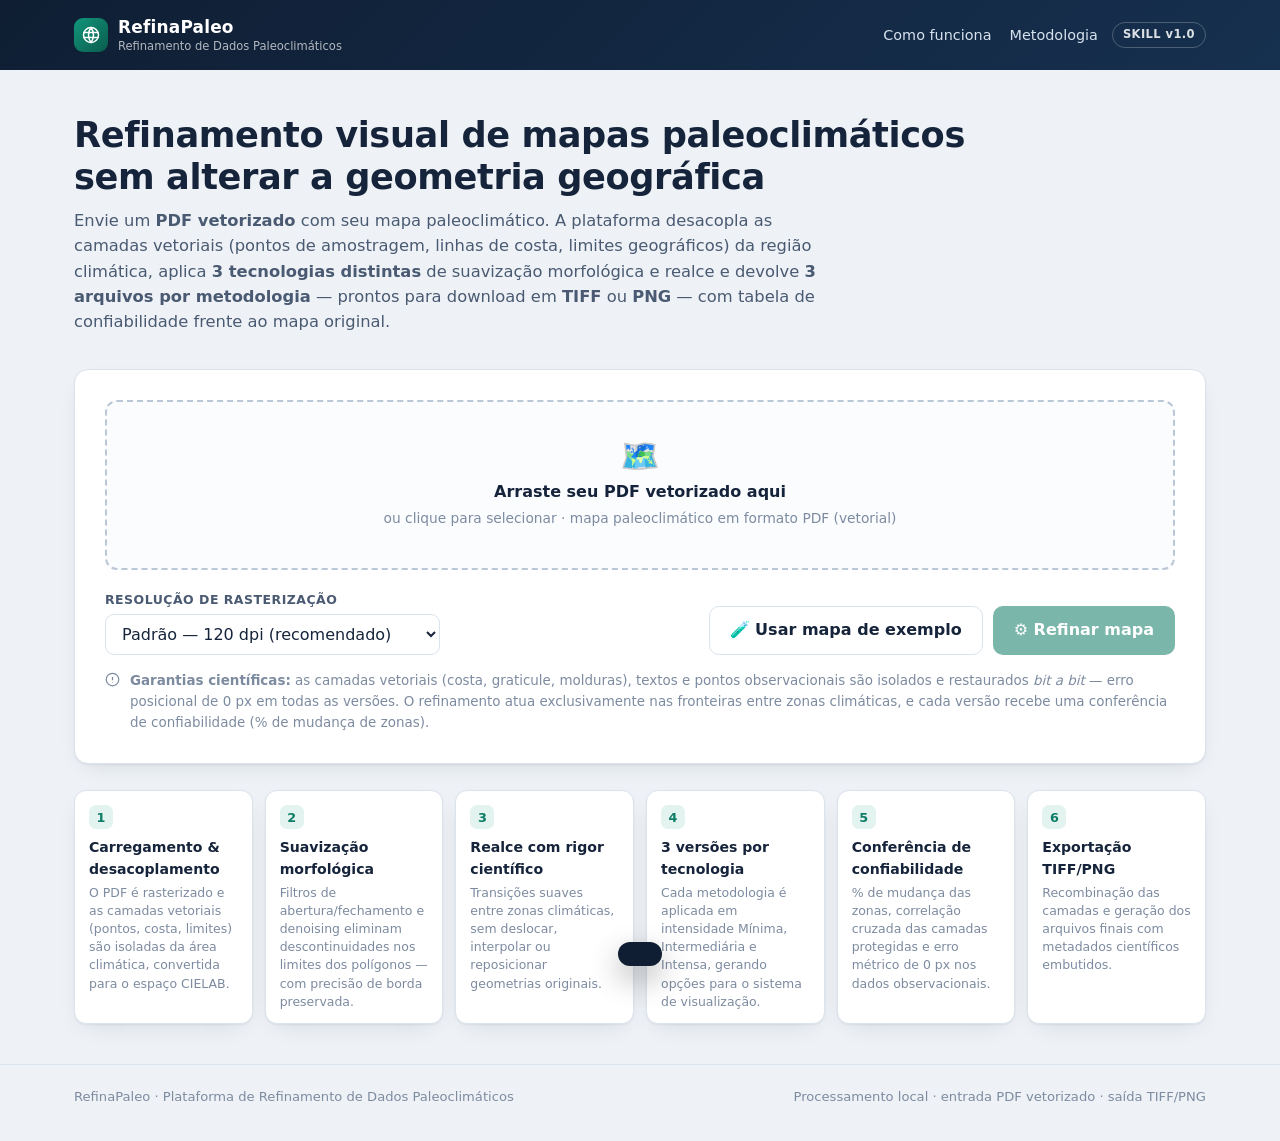
==== static/index.html @ 9884a54d "RefinaPaleo: plataforma de refinamento visual de mapas paleoclimáticos - Pipeline completo da skill " ====
<!DOCTYPE html>
<html lang="pt-BR">
<head>
  <meta charset="UTF-8">
  <meta name="viewport" content="width=device-width, initial-scale=1.0">
  <title>RefinaPaleo — Refinamento de Mapas Paleoclimáticos</title>
  <link rel="icon" href="data:image/svg+xml,<svg xmlns='http://www.w3.org/2000/svg' viewBox='0 0 100 100'><text y='.9em' font-size='90'>🌍</text></svg>">
  <link rel="stylesheet" href="/static/css/style.css">
</head>
<body>

  <header class="topbar">
    <div class="topbar-inner">
      <a class="logo" href="/">
        <span class="logo-badge">
          <svg viewBox="0 0 24 24" fill="none" stroke="#fff" stroke-width="1.8" stroke-linecap="round" stroke-linejoin="round">
            <circle cx="12" cy="12" r="9"/><path d="M3.6 9h16.8M3.6 15h16.8M12 3a15 15 0 0 1 0 18M12 3a15 15 0 0 0 0 18"/>
          </svg>
        </span>
        <span>
          <span class="logo-name">RefinaPaleo</span>
          <div class="logo-sub">Refinamento de Dados Paleoclimáticos</div>
        </span>
      </a>
      <span class="spacer"></span>
      <nav>
        <a href="#como-funciona">Como funciona</a>
        <a href="#metodologia">Metodologia</a>
      </nav>
      <span class="pill">SKILL v1.0</span>
    </div>
  </header>

  <main class="wrap">
    <section class="hero">
      <h1>Refinamento visual de mapas paleoclimáticos<br>sem alterar a geometria geográfica</h1>
      <p class="sub">
        Envie um <strong>PDF vetorizado</strong> com seu mapa paleoclimático. A plataforma desacopla
        as camadas vetoriais (pontos de amostragem, linhas de costa, limites geográficos) da região
        climática, aplica <strong>3 tecnologias distintas</strong> de suavização morfológica e realce e
        devolve <strong>3 arquivos por metodologia</strong> — prontos para download em
        <strong>TIFF</strong> ou <strong>PNG</strong> — com tabela de confiabilidade frente ao mapa original.
      </p>
    </section>

    <section class="card upload-card" id="upload-card">
      <div class="dropzone" id="dropzone" role="button" tabindex="0" aria-label="Selecionar PDF">
        <div class="dz-icon">🗺️</div>
        <div class="dz-title">Arraste seu PDF vetorizado aqui</div>
        <div class="dz-hint">ou clique para selecionar · mapa paleoclimático em formato PDF (vetorial)</div>
        <div class="dz-file" id="dz-file">📄 <span id="dz-file-name"></span></div>
      </div>
      <input type="file" id="file-input" accept="application/pdf,.pdf" hidden>

      <div class="form-row">
        <div class="field">
          <label for="dpi">Resolução de rasterização</label>
          <select id="dpi">
            <option value="100">Rápida — 100 dpi (pré-visualização)</option>
            <option value="120" selected>Padrão — 120 dpi (recomendado)</option>
            <option value="150">Alta — 150 dpi</option>
            <option value="200">Máxima — 200 dpi (mais lento)</option>
          </select>
        </div>
        <div class="actions">
          <button class="btn btn-ghost" id="btn-sample" type="button">🧪 Usar mapa de exemplo</button>
          <button class="btn btn-primary" id="btn-process" type="button" disabled>⚙️ Refinar mapa</button>
        </div>
      </div>

      <div class="note">
        <svg width="15" height="15" viewBox="0 0 24 24" fill="none" stroke="currentColor" stroke-width="2"><circle cx="12" cy="12" r="10"/><path d="M12 8v5M12 16.5v.5"/></svg>
        <span>
          <strong>Garantias científicas:</strong> as camadas vetoriais (costa, graticule, molduras),
          textos e pontos observacionais são isolados e restaurados <em>bit a bit</em> — erro posicional
          de 0&nbsp;px em todas as versões. O refinamento atua exclusivamente nas fronteiras entre zonas
          climáticas, e cada versão recebe uma conferência de confiabilidade (% de mudança de zonas).
        </span>
      </div>
    </section>

    <section class="card progress-card" id="progress-card" aria-live="polite">
      <div class="progress-top">
        <div class="spinner"></div>
        <span class="progress-msg" id="progress-msg">Inicializando pipeline…</span>
        <span class="progress-pct" id="progress-pct">0%</span>
      </div>
      <div class="bar"><i id="progress-bar"></i></div>
      <div class="progress-sub" id="progress-sub">
        Pipeline: desacoplamento de camadas → suavização (3 tecnologias × 3 intensidades) →
        realce → conferência de confiabilidade → exportação TIFF/PNG.
      </div>
    </section>

    <section class="error-box" id="error-box"></section>

    <section class="steps" id="como-funciona">
      <div class="step"><div class="num">1</div><h3>Carregamento &amp; desacoplamento</h3><p>O PDF é rasterizado e as camadas vetoriais (pontos, costa, limites) são isoladas da área climática, convertida para o espaço CIELAB.</p></div>
      <div class="step"><div class="num">2</div><h3>Suavização morfológica</h3><p>Filtros de abertura/fechamento e denoising eliminam descontinuidades nos limites dos polígonos — com precisão de borda preservada.</p></div>
      <div class="step"><div class="num">3</div><h3>Realce com rigor científico</h3><p>Transições suaves entre zonas climáticas, sem deslocar, interpolar ou reposicionar geometrias originais.</p></div>
      <div class="step"><div class="num">4</div><h3>3 versões por tecnologia</h3><p>Cada metodologia é aplicada em intensidade Mínima, Intermediária e Intensa, gerando opções para o sistema de visualização.</p></div>
      <div class="step"><div class="num">5</div><h3>Conferência de confiabilidade</h3><p>% de mudança das zonas, correlação cruzada das camadas protegidas e erro métrico de 0&nbsp;px nos dados observacionais.</p></div>
      <div class="step"><div class="num">6</div><h3>Exportação TIFF/PNG</h3><p>Recombinação das camadas e geração dos arquivos finais com metadados científicos embutidos.</p></div>
    </section>
  </main>

  <footer>
    <div class="wrap">
      <span>RefinaPaleo · Plataforma de Refinamento de Dados Paleoclimáticos</span>
      <span>Processamento local · entrada PDF vetorizado · saída TIFF/PNG</span>
    </div>
  </footer>

  <div class="toast" id="toast"></div>

  <script src="/static/js/upload.js"></script>
</body>
</html>
---- static/css/style.css ----
/* ============================================================
   RefinaPaleo — Plataforma de Refinamento de Dados Paleoclimáticos
   ============================================================ */
:root {
  --bg: #eef2f6;
  --surface: #ffffff;
  --ink: #16243b;
  --ink-soft: #4a5a72;
  --ink-faint: #7d8ba0;
  --line: #dbe3ec;
  --navy: #0f1e33;
  --navy-2: #16304f;
  --accent: #0e7c66;
  --accent-soft: #e3f3ef;
  --amber: #b45309;
  --amber-soft: #fdf1e3;
  --red: #b91c1c;
  --red-soft: #fdeaea;
  --radius: 14px;
  --shadow: 0 1px 2px rgba(15, 30, 51, .06), 0 8px 24px -12px rgba(15, 30, 51, .18);
  --mono: ui-monospace, "SFMono-Regular", Menlo, Consolas, monospace;
}

* { box-sizing: border-box; }
html, body { margin: 0; padding: 0; }
body {
  font-family: system-ui, -apple-system, "Segoe UI", Roboto, "Helvetica Neue", Arial, sans-serif;
  background: var(--bg);
  color: var(--ink);
  line-height: 1.55;
  -webkit-font-smoothing: antialiased;
}
a { color: var(--accent); }

/* ---------- header ---------- */
.topbar {
  background: linear-gradient(135deg, var(--navy) 0%, var(--navy-2) 100%);
  color: #fff;
}
.topbar-inner {
  max-width: 1180px; margin: 0 auto; padding: 14px 24px;
  display: flex; align-items: center; gap: 14px;
}
.logo { display: flex; align-items: center; gap: 10px; text-decoration: none; color: #fff; }
.logo-badge {
  width: 34px; height: 34px; border-radius: 9px;
  background: linear-gradient(135deg, #12967c, #0a5c4d);
  display: grid; place-items: center; flex: none;
}
.logo-badge svg { width: 20px; height: 20px; }
.logo-name { font-weight: 700; font-size: 1.06rem; letter-spacing: .2px; }
.logo-sub { font-size: .72rem; opacity: .68; margin-top: -3px; }
.topbar .spacer { flex: 1; }
.topbar nav { display: flex; gap: 18px; font-size: .9rem; }
.topbar nav a { color: #d7e2ee; text-decoration: none; }
.topbar nav a:hover { color: #fff; }
.pill {
  font-size: .72rem; font-weight: 600; letter-spacing: .4px;
  border: 1px solid rgba(255,255,255,.28); border-radius: 999px;
  padding: 3px 10px; opacity: .85;
}

/* ---------- layout ---------- */
.wrap { max-width: 1180px; margin: 0 auto; padding: 0 24px; }
.hero { padding: 44px 0 8px; }
.hero h1 {
  font-size: clamp(1.5rem, 3.2vw, 2.2rem); line-height: 1.2;
  margin: 0 0 10px; letter-spacing: -.4px;
}
.hero p.sub { color: var(--ink-soft); font-size: 1.02rem; max-width: 760px; margin: 0; }

/* ---------- cards / upload ---------- */
.card {
  background: var(--surface); border: 1px solid var(--line);
  border-radius: var(--radius); box-shadow: var(--shadow);
}
.upload-card { margin: 26px 0 10px; padding: 30px; }
.dropzone {
  border: 2px dashed #b9c7d6; border-radius: 12px;
  padding: 38px 24px; text-align: center; cursor: pointer;
  transition: border-color .15s, background .15s;
  background: #fafcfe;
}
.dropzone:hover, .dropzone.drag {
  border-color: var(--accent); background: var(--accent-soft);
}
.dz-icon { font-size: 2rem; line-height: 1; }
.dz-title { font-weight: 600; margin-top: 8px; }
.dz-hint { color: var(--ink-faint); font-size: .86rem; margin-top: 4px; }
.dz-file {
  margin-top: 14px; display: none; align-items: center; justify-content: center; gap: 8px;
  font-size: .92rem; color: var(--accent); font-weight: 600;
}
.form-row {
  display: flex; flex-wrap: wrap; gap: 14px; align-items: end;
  margin-top: 20px;
}
.field { display: flex; flex-direction: column; gap: 5px; }
.field label { font-size: .78rem; font-weight: 600; color: var(--ink-soft); text-transform: uppercase; letter-spacing: .5px; }
.field select {
  font: inherit; padding: 9px 12px; border: 1px solid var(--line); border-radius: 9px;
  background: #fff; color: var(--ink); min-width: 210px;
}
.actions { display: flex; gap: 10px; flex-wrap: wrap; margin-left: auto; }

.btn {
  font: inherit; font-weight: 600; border-radius: 10px; cursor: pointer;
  padding: 11px 20px; border: 1px solid transparent; transition: filter .15s, background .15s;
  display: inline-flex; align-items: center; gap: 8px;
}
.btn:disabled { opacity: .55; cursor: not-allowed; }
.btn-primary { background: var(--accent); color: #fff; }
.btn-primary:hover:not(:disabled) { filter: brightness(1.08); }
.btn-ghost { background: #fff; border-color: var(--line); color: var(--ink); }
.btn-ghost:hover:not(:disabled) { background: #f2f6fa; }
.btn-small { padding: 7px 13px; font-size: .84rem; border-radius: 8px; }

.note {
  display: flex; gap: 10px; align-items: flex-start;
  color: var(--ink-faint); font-size: .84rem; margin-top: 16px;
}
.note svg { flex: none; margin-top: 1px; }

/* ---------- steps strip ---------- */
.steps {
  display: grid; grid-template-columns: repeat(auto-fit, minmax(170px, 1fr));
  gap: 12px; margin: 26px 0 40px;
}
.step {
  background: var(--surface); border: 1px solid var(--line); border-radius: 12px;
  padding: 14px 14px 12px; box-shadow: var(--shadow);
}
.step .num {
  width: 24px; height: 24px; border-radius: 7px; background: var(--accent-soft);
  color: var(--accent); font-weight: 700; font-size: .8rem;
  display: grid; place-items: center; margin-bottom: 8px;
}
.step h3 { margin: 0 0 3px; font-size: .88rem; }
.step p { margin: 0; font-size: .78rem; color: var(--ink-faint); line-height: 1.45; }

/* ---------- progress ---------- */
.progress-card { margin: 26px 0; padding: 26px 30px; display: none; }
.progress-card.on { display: block; }
.progress-top { display: flex; align-items: center; gap: 12px; font-weight: 600; }
.spinner {
  width: 20px; height: 20px; border-radius: 50%; flex: none;
  border: 3px solid var(--accent-soft); border-top-color: var(--accent);
  animation: spin .8s linear infinite;
}
@keyframes spin { to { transform: rotate(360deg); } }
.progress-msg { color: var(--ink-soft); font-weight: 500; }
.progress-pct { margin-left: auto; font-family: var(--mono); font-size: .95rem; color: var(--accent); }
.bar { height: 9px; background: #e6ecf3; border-radius: 99px; margin-top: 14px; overflow: hidden; }
.bar > i { display: block; height: 100%; width: 0%; background: linear-gradient(90deg, #12967c, #0e7c66); border-radius: 99px; transition: width .5s ease; }
.progress-sub { color: var(--ink-faint); font-size: .84rem; margin-top: 12px; }

/* ---------- erro ---------- */
.error-box {
  margin: 26px 0; padding: 18px 22px; display: none;
  background: var(--red-soft); border: 1px solid #f3c1c1; color: var(--red);
  border-radius: var(--radius); font-size: .92rem;
}
.error-box.on { display: block; }

/* ---------- footer ---------- */
footer {
  border-top: 1px solid var(--line); margin-top: 30px; padding: 22px 0 34px;
  color: var(--ink-faint); font-size: .82rem;
}
footer .wrap { display: flex; justify-content: space-between; gap: 14px; flex-wrap: wrap; }

/* ============================ resultados ============================ */
.toolbar {
  display: flex; align-items: center; gap: 14px; flex-wrap: wrap;
  padding: 20px 0 6px;
}
.toolbar h1 { font-size: 1.25rem; margin: 0; }
.toolbar .file-chip {
  font-family: var(--mono); font-size: .8rem; background: #fff; border: 1px solid var(--line);
  padding: 5px 11px; border-radius: 999px; color: var(--ink-soft);
}
.toolbar .actions { margin-left: auto; }

.section { margin: 26px 0 42px; }
.section-head { display: flex; align-items: baseline; gap: 12px; flex-wrap: wrap; margin-bottom: 14px; }
.section-head h2 { margin: 0; font-size: 1.12rem; letter-spacing: -.2px; }
.section-head .kicker {
  font-size: .72rem; font-weight: 700; letter-spacing: 1.2px; color: var(--accent);
  text-transform: uppercase;
}
.section-head p { margin: 2px 0 0; color: var(--ink-soft); font-size: .92rem; width: 100%; }

.chips { display: flex; flex-wrap: wrap; gap: 8px; margin-top: 14px; }
.chip {
  font-size: .78rem; font-weight: 600; padding: 5px 12px; border-radius: 999px;
  background: #f2f6fa; border: 1px solid var(--line); color: var(--ink-soft);
}
.chip.ok { background: var(--accent-soft); border-color: #bfe3da; color: #0a5c4d; }
.chip.warn { background: var(--amber-soft); border-color: #f0d9b8; color: var(--amber); }

.orig-grid { display: grid; grid-template-columns: 1fr 320px; gap: 20px; align-items: start; }
@media (max-width: 940px) { .orig-grid { grid-template-columns: 1fr; } }
.orig-frame {
  border: 1px solid var(--line); border-radius: 12px; overflow: hidden; background: #fff;
  box-shadow: var(--shadow);
}
.orig-frame img { display: block; width: 100%; height: auto; }
.orig-meta { padding: 18px 20px; }
.orig-meta h3 { margin: 0 0 12px; font-size: .95rem; }
.kv { display: grid; grid-template-columns: auto 1fr; gap: 6px 14px; font-size: .86rem; }
.kv dt { color: var(--ink-faint); }
.kv dd { margin: 0; font-family: var(--mono); font-size: .82rem; text-align: right; }

/* technologies */
.tech-block { margin-bottom: 30px; }
.tech-head {
  display: flex; gap: 14px; align-items: flex-start;
  background: var(--surface); border: 1px solid var(--line); border-radius: var(--radius);
  box-shadow: var(--shadow); padding: 18px 22px; margin-bottom: 14px;
}
.tech-tag {
  flex: none; font-family: var(--mono); font-size: .74rem; font-weight: 700;
  background: var(--navy); color: #d8ff8433; color: #cfe9ff; padding: 6px 10px; border-radius: 8px;
  letter-spacing: .5px;
}
.tech-head h3 { margin: 0 0 4px; font-size: 1rem; }
.tech-head p { margin: 0; color: var(--ink-soft); font-size: .88rem; }
.vers-grid { display: grid; grid-template-columns: repeat(auto-fit, minmax(240px, 1fr)); gap: 14px; }
.vers-card {
  background: var(--surface); border: 1px solid var(--line); border-radius: var(--radius);
  box-shadow: var(--shadow); overflow: hidden; display: flex; flex-direction: column;
  transition: transform .12s, box-shadow .12s; cursor: pointer;
}
.vers-card:hover { transform: translateY(-3px); box-shadow: 0 4px 10px rgba(15,30,51,.1), 0 18px 34px -18px rgba(15,30,51,.28); }
.vers-card img { display: block; width: 100%; aspect-ratio: 1200/850; object-fit: cover; background: #dfe7ef; }
.vers-body { padding: 13px 15px 14px; display: flex; flex-direction: column; gap: 8px; flex: 1; }
.vers-title { display: flex; align-items: center; gap: 8px; }
.vers-title h4 { margin: 0; font-size: .93rem; }
.vers-params { color: var(--ink-faint); font-size: .76rem; font-family: var(--mono); line-height: 1.45; }
.vers-metrics { display: flex; flex-wrap: wrap; gap: 6px; }
.badge {
  font-size: .72rem; font-weight: 700; padding: 3px 9px; border-radius: 999px;
  background: #eef3f8; color: var(--ink-soft); border: 1px solid var(--line);
  font-family: var(--mono);
}
.badge.low { background: var(--accent-soft); color: #0a5c4d; border-color: #bfe3da; }
.badge.mid { background: var(--amber-soft); color: var(--amber); border-color: #f0d9b8; }
.vers-actions { display: flex; gap: 8px; margin-top: auto; padding-top: 6px; }
.vers-actions .btn { flex: 1; justify-content: center; }
.mini-note { font-size: .72rem; color: var(--ink-faint); }

/* table */
.table-card { overflow-x: auto; padding: 4px 0 2px; }
table { border-collapse: collapse; width: 100%; font-size: .85rem; min-width: 880px; }
thead th {
  text-align: left; font-size: .72rem; text-transform: uppercase; letter-spacing: .7px;
  color: var(--ink-faint); padding: 13px 14px 9px; border-bottom: 2px solid var(--line);
  white-space: nowrap;
}
tbody td { padding: 11px 14px; border-bottom: 1px solid #ecf1f6; vertical-align: top; }
tbody tr:hover { background: #f7fafc; }
td.num, th.num { text-align: right; font-family: var(--mono); font-size: .8rem; white-space: nowrap; }
.tech-cell b { display: block; font-size: .85rem; }
.tech-cell span { color: var(--ink-faint); font-size: .76rem; }
.ok-check { color: var(--accent); font-weight: 700; }
tr.tech-sep td { background: #f4f7fa; font-weight: 700; font-size: .78rem; color: var(--ink-soft); letter-spacing: .6px; text-transform: uppercase; }
.table-foot { padding: 13px 16px; color: var(--ink-faint); font-size: .78rem; border-top: 1px solid var(--line); }

/* summary banner */
.summary-banner {
  display: flex; flex-wrap: wrap; gap: 12px; align-items: center;
  background: linear-gradient(135deg, #0d3a31, #0e7c66); color: #eafffa;
  border-radius: var(--radius); padding: 18px 24px; margin: 26px 0 8px;
  box-shadow: var(--shadow);
}
.summary-banner .big { font-size: 1.05rem; font-weight: 700; }
.summary-banner .sub { font-size: .84rem; opacity: .85; }
.summary-banner .spacer { flex: 1; }
.summary-banner .stat {
  background: rgba(255,255,255,.12); border: 1px solid rgba(255,255,255,.22);
  border-radius: 10px; padding: 8px 14px; text-align: center;
}
.summary-banner .stat b { display: block; font-size: 1.05rem; font-family: var(--mono); }
.summary-banner .stat span { font-size: .7rem; text-transform: uppercase; letter-spacing: .8px; opacity: .8; }

/* modal */
.modal {
  position: fixed; inset: 0; background: rgba(10, 20, 34, .66); z-index: 50;
  display: none; align-items: center; justify-content: center; padding: 26px;
}
.modal.on { display: flex; }
.modal-card {
  background: #fff; border-radius: 16px; max-width: 1040px; width: 100%;
  max-height: 92vh; overflow: auto; box-shadow: 0 30px 80px rgba(0,0,0,.4);
}
.modal-head {
  display: flex; align-items: center; gap: 12px; padding: 16px 22px;
  border-bottom: 1px solid var(--line); position: sticky; top: 0; background: #fff; z-index: 2;
}
.modal-head h3 { margin: 0; font-size: 1rem; }
.modal-head .x {
  margin-left: auto; border: 1px solid var(--line); background: #fff; border-radius: 8px;
  width: 32px; height: 32px; cursor: pointer; font-size: 1rem; line-height: 1; color: var(--ink-soft);
}
.modal-body { padding: 20px 22px 24px; }
.modal-body img.sheet { width: 100%; height: auto; border: 1px solid var(--line); border-radius: 10px; }
.modal-metrics { display: flex; flex-wrap: wrap; gap: 8px; margin: 14px 0 16px; }
.modal-actions { display: flex; gap: 10px; flex-wrap: wrap; }

/* metodologia */
details.method { background: var(--surface); border: 1px solid var(--line); border-radius: var(--radius); box-shadow: var(--shadow); padding: 6px 22px; }
details.method summary { cursor: pointer; font-weight: 700; padding: 14px 0; }
details.method .body { padding: 0 0 18px; color: var(--ink-soft); font-size: .9rem; }
details.method .body h4 { color: var(--ink); margin: 16px 0 6px; font-size: .92rem; }
details.method code { font-family: var(--mono); font-size: .8rem; background: #f2f6fa; border: 1px solid var(--line); border-radius: 6px; padding: 1px 6px; }

.toast {
  position: fixed; bottom: 24px; left: 50%; transform: translateX(-50%) translateY(90px);
  background: var(--navy); color: #fff; padding: 12px 22px; border-radius: 12px;
  font-size: .9rem; box-shadow: 0 12px 30px rgba(0,0,0,.3); transition: transform .25s;
  z-index: 90; max-width: 90vw;
}
.toast.on { transform: translateX(-50%) translateY(0); }

.skeleton { color: var(--ink-faint); padding: 60px 0; text-align: center; }
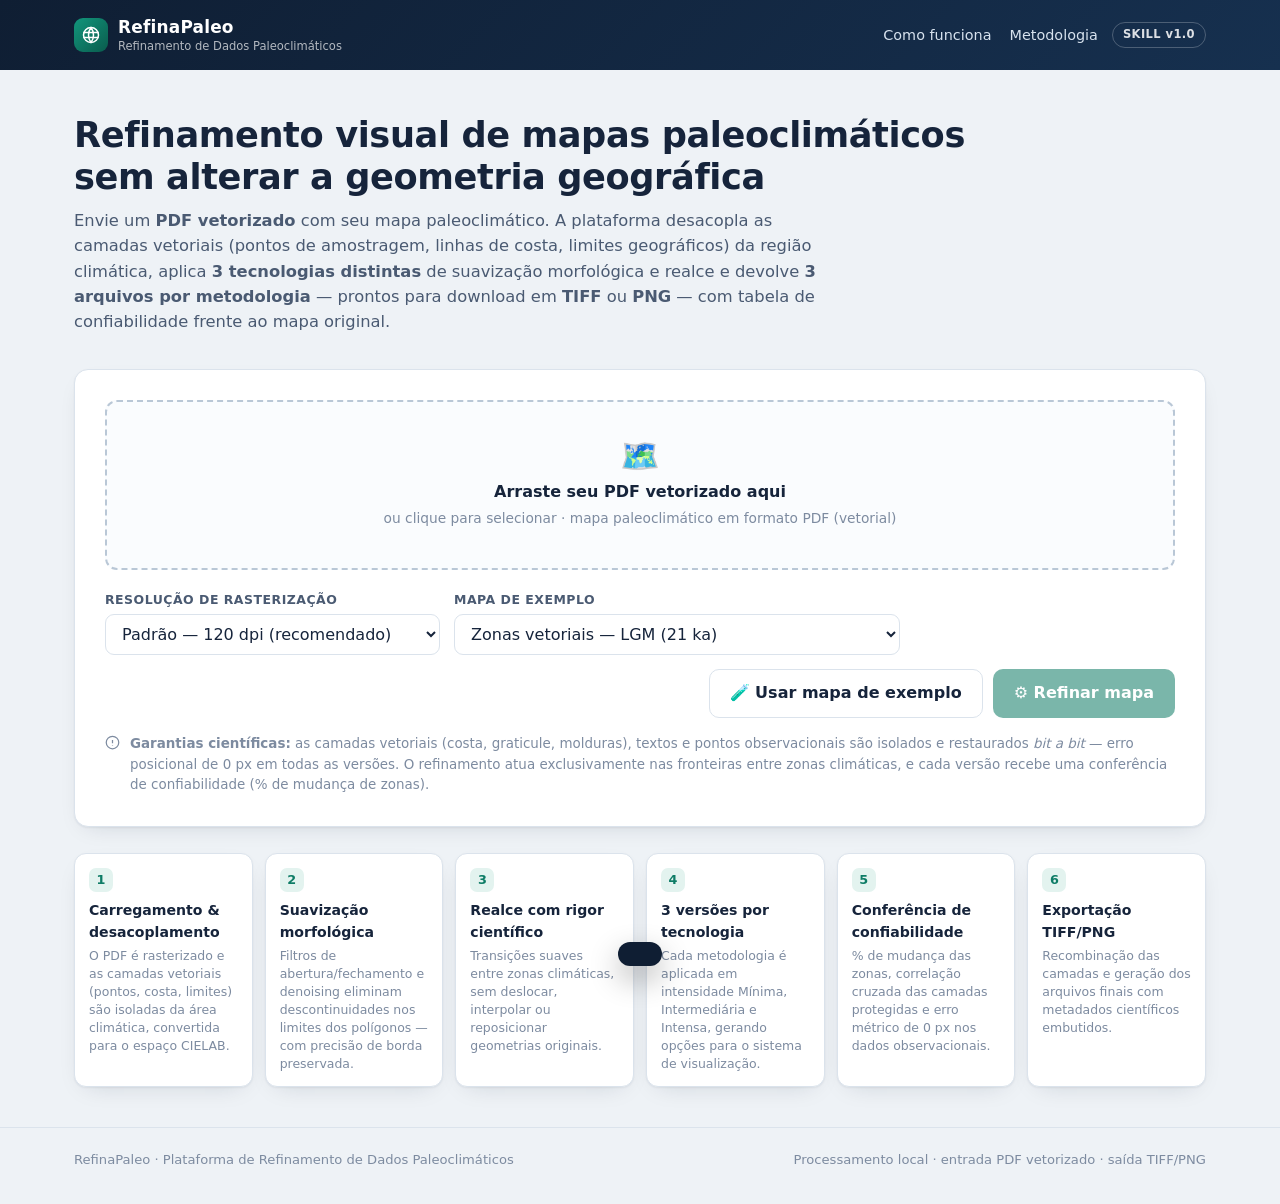
==== commit 7300f397: "Suporte a PDFs híbridos com campo climático rasterizado embutido Baseado no mapa real de exemplo (ma" ====
--- a/static/index.html
+++ b/static/index.html
@@ -62,6 +62,13 @@
             <option value="200">Máxima — 200 dpi (mais lento)</option>
           </select>
         </div>
+        <div class="field">
+          <label for="sample-type">Mapa de exemplo</label>
+          <select id="sample-type">
+            <option value="zones">Zonas vetoriais — LGM (21 ka)</option>
+            <option value="gradient">Aridez interpolada — 115 Ma (campo rasterizado)</option>
+          </select>
+        </div>
         <div class="actions">
           <button class="btn btn-ghost" id="btn-sample" type="button">🧪 Usar mapa de exemplo</button>
           <button class="btn btn-primary" id="btn-process" type="button" disabled>⚙️ Refinar mapa</button>
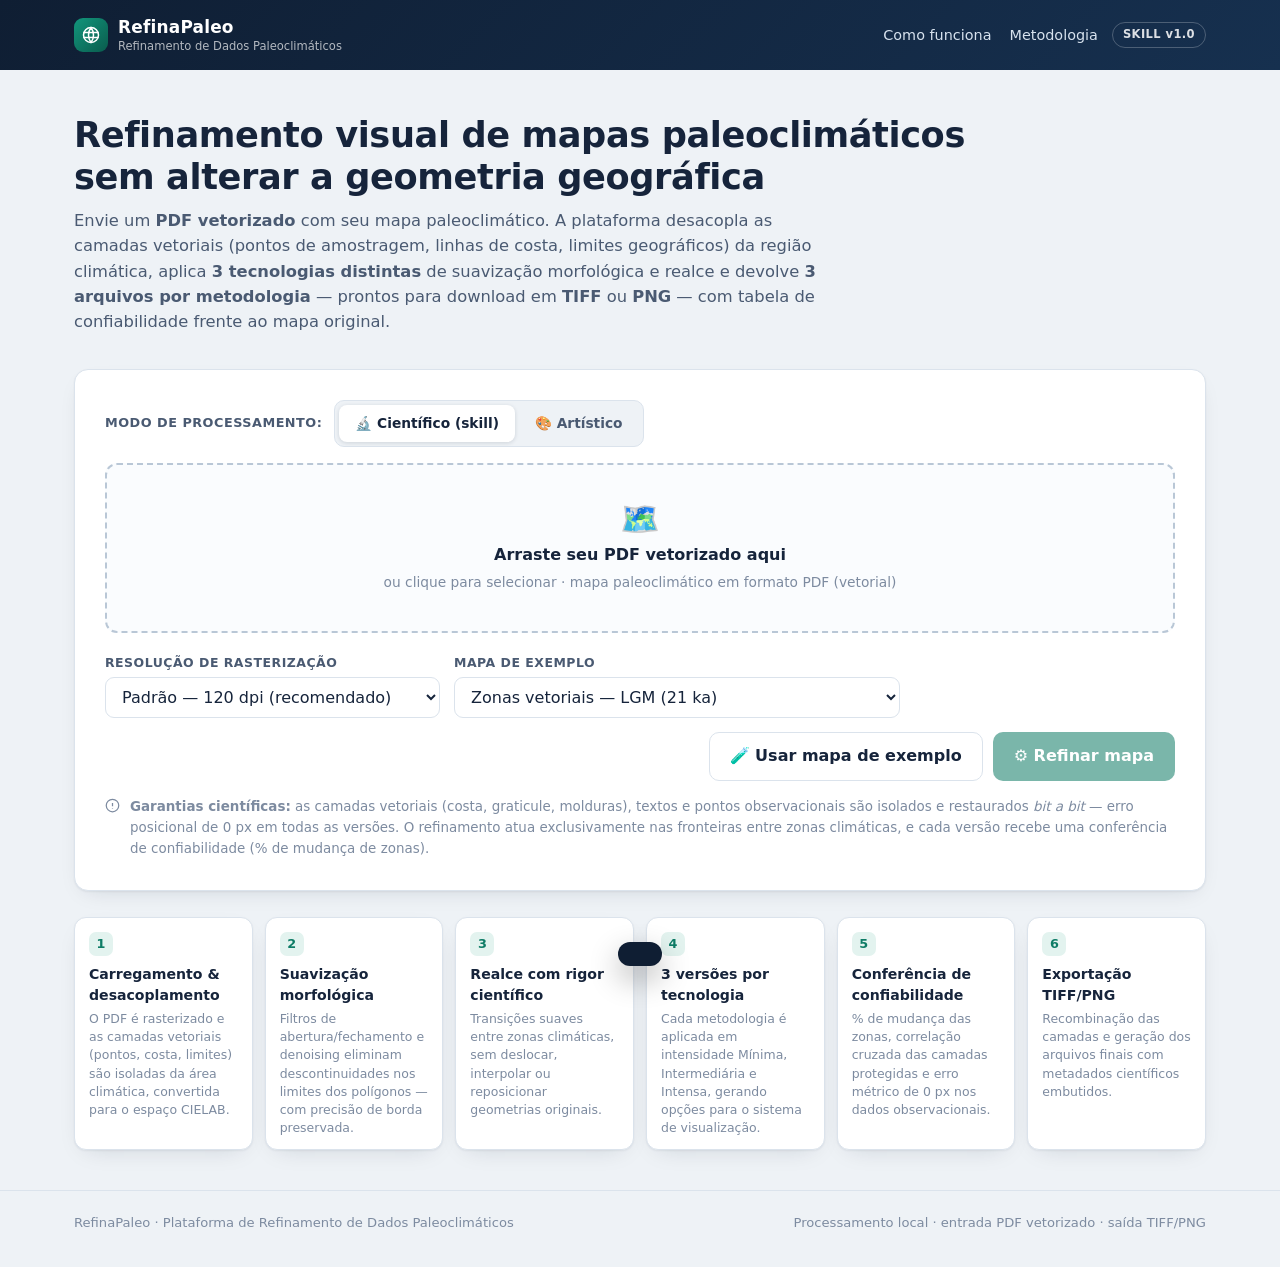
==== commit 110eb625: "Seção Artística: 4 estilos pictóricos com rigor científico suspenso - novo módulo artistic.py: Aquar" ====
--- a/static/index.html
+++ b/static/index.html
@@ -44,6 +44,13 @@
     </section>
 
     <section class="card upload-card" id="upload-card">
+      <div class="mode-row">
+        <span class="mode-label">Modo de processamento:</span>
+        <div class="mode-switch" id="mode-switch">
+          <button class="mode-btn on" data-mode="sci" type="button">🔬 Científico (skill)</button>
+          <button class="mode-btn" data-mode="art" type="button">🎨 Artístico</button>
+        </div>
+      </div>
       <div class="dropzone" id="dropzone" role="button" tabindex="0" aria-label="Selecionar PDF">
         <div class="dz-icon">🗺️</div>
         <div class="dz-title">Arraste seu PDF vetorizado aqui</div>
@@ -78,10 +85,14 @@
       <div class="note">
         <svg width="15" height="15" viewBox="0 0 24 24" fill="none" stroke="currentColor" stroke-width="2"><circle cx="12" cy="12" r="10"/><path d="M12 8v5M12 16.5v.5"/></svg>
         <span>
-          <strong>Garantias científicas:</strong> as camadas vetoriais (costa, graticule, molduras),
+          <span id="note-sci"><strong>Garantias científicas:</strong> as camadas vetoriais (costa, graticule, molduras),
           textos e pontos observacionais são isolados e restaurados <em>bit a bit</em> — erro posicional
           de 0&nbsp;px em todas as versões. O refinamento atua exclusivamente nas fronteiras entre zonas
-          climáticas, e cada versão recebe uma conferência de confiabilidade (% de mudança de zonas).
+          climáticas, e cada versão recebe uma conferência de confiabilidade (% de mudança de zonas).</span>
+          <span id="note-art" hidden><strong>Seção Artística:</strong> rigor científico suspenso — o mapa é
+          reinterpretado em 4 estilos pictóricos (Aquarela, Óleo, Cartoon e Pastel), cada um em 3
+          intensidades. Mantêm-se apenas duas preservações: <strong>pontos e vetores não se movem</strong>
+          (restaurados bit a bit) e <strong>as zonas não mudam de lugar</strong> (fronteiras com pixels originais).</span>
         </span>
       </div>
     </section>
--- a/static/css/style.css
+++ b/static/css/style.css
@@ -69,6 +69,18 @@
 }
 .hero p.sub { color: var(--ink-soft); font-size: 1.02rem; max-width: 760px; margin: 0; }
 
+/* ---------- seletor de modo ---------- */
+.mode-row { display: flex; align-items: center; gap: 12px; margin-bottom: 16px; flex-wrap: wrap; }
+.mode-label { font-size: .8rem; font-weight: 700; color: var(--ink-soft); text-transform: uppercase; letter-spacing: .5px; }
+.mode-switch { display: inline-flex; background: #eef2f6; border: 1px solid var(--line); border-radius: 10px; padding: 4px; gap: 4px; }
+.mode-btn {
+  font: inherit; font-weight: 600; font-size: .86rem; border: none;
+  background: transparent; color: var(--ink-soft); padding: 8px 16px;
+  border-radius: 8px; cursor: pointer; transition: background .15s, color .15s;
+}
+.mode-btn.on { background: #fff; color: var(--ink); box-shadow: 0 1px 4px rgba(15,30,51,.14); }
+.mode-btn.on.art-on { background: #f6eefc; color: #6d28d9; }
+
 /* ---------- cards / upload ---------- */
 .card {
   background: var(--surface); border: 1px solid var(--line);
